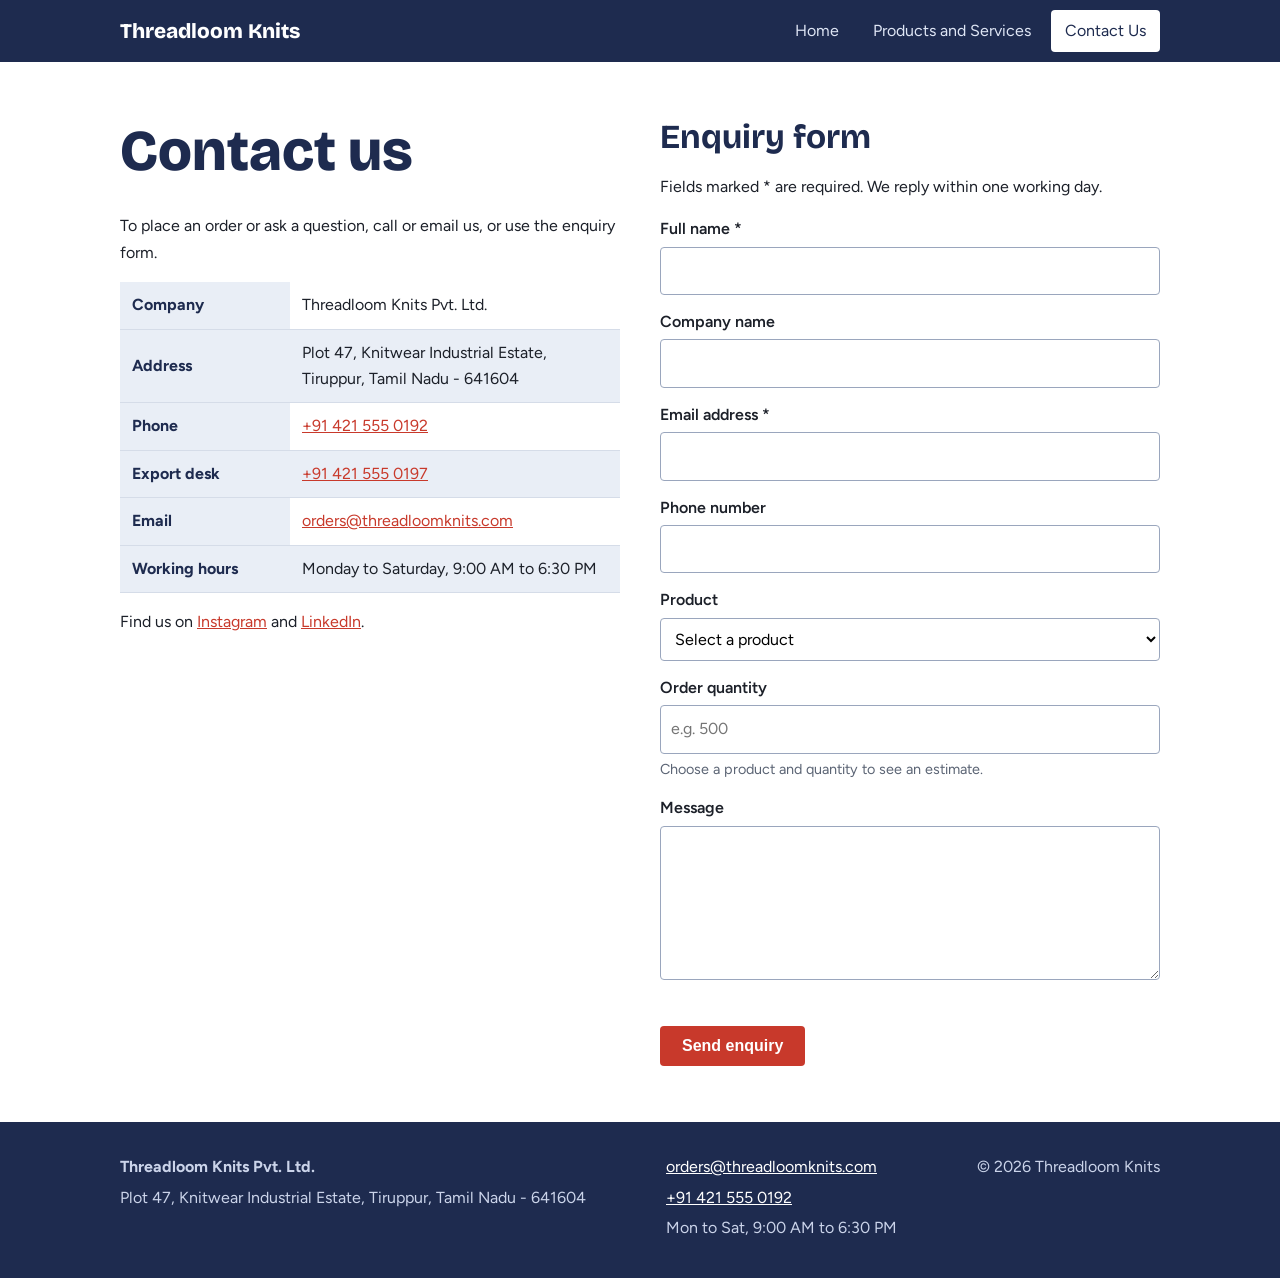
==== contact.html @ ad1d4580 "Initial commit" ====
<!DOCTYPE html>
<html lang="en">

<head>
  <meta charset="UTF-8">
  <meta name="viewport" content="width=device-width, initial-scale=1">
  <meta name="description" content="Contact Threadloom Knits in Tiruppur to place a bulk order or ask a question.">
  <title>Contact Us - Threadloom Knits</title>
  <link rel="stylesheet" href="style.css">
</head>

<body>

  <header class="site">
    <nav class="nav" aria-label="Main">
      <a class="brand" href="index.html">Threadloom Knits</a>
      <button class="menu-btn" aria-expanded="false" aria-controls="menu">Menu</button>
      <ul id="menu">
        <li><a href="index.html">Home</a></li>
        <li><a href="products.html">Products and Services</a></li>
        <li><a href="contact.html" aria-current="page">Contact Us</a></li>
      </ul>
    </nav>
  </header>

  <main>
    <section class="band">
      <div class="wrap two">
        <div>
          <h1>Contact us</h1>
          <p>To place an order or ask a question, call or email us, or use the enquiry form.</p>
          <div class="tbl-wrap">
            <table class="info">
              <tbody>
                <tr>
                  <th>Company</th>
                  <td>Threadloom Knits Pvt. Ltd.</td>
                </tr>
                <tr>
                  <th>Address</th>
                  <td>Plot 47, Knitwear Industrial Estate, Tiruppur, Tamil Nadu - 641604</td>
                </tr>
                <tr>
                  <th>Phone</th>
                  <td><a href="tel:+914215550192">+91 421 555 0192</a></td>
                </tr>
                <tr>
                  <th>Export desk</th>
                  <td><a href="tel:+914215550197">+91 421 555 0197</a></td>
                </tr>
                <tr>
                  <th>Email</th>
                  <td><a href="mailto:orders@threadloomknits.com">orders@threadloomknits.com</a></td>
                </tr>
                <tr>
                  <th>Working hours</th>
                  <td>Monday to Saturday, 9:00 AM to 6:30 PM</td>
                </tr>
              </tbody>
            </table>
          </div>
          <p style="margin-top:16px">Find us on <a href="https://www.instagram.com">Instagram</a> and <a
              href="https://www.linkedin.com">LinkedIn</a>.</p>
        </div>

        <div>
          <h2>Enquiry form</h2>
          <p>Fields marked * are required. We reply within one working day.</p>
          <form id="enquiry" action="#" method="post" novalidate>
            <label for="name">Full name *</label>
            <input id="name" name="name" type="text" autocomplete="name" required>

            <label for="company">Company name</label>
            <input id="company" name="company" type="text" autocomplete="organization">

            <label for="email">Email address *</label>
            <input id="email" name="email" type="email" autocomplete="email" required>

            <label for="phone">Phone number</label>
            <input id="phone" name="phone" type="tel" autocomplete="tel">

            <label for="product">Product</label>
            <select id="product" name="product">
              <option value="">Select a product</option>
              <option value="tshirt">Basic Crew-Neck T-Shirt</option>
              <option value="polo">Pique Polo Shirt</option>
              <option value="hoodie">Fleece Hoodie</option>
              <option value="uniform">Corporate Uniform Set</option>
              <option value="kids">Kids Round-Neck Tee</option>
              <option value="other">Other</option>
            </select>

            <label for="quantity">Order quantity</label>
            <input id="quantity" name="quantity" type="number" min="1" placeholder="e.g. 500">
            <p class="hint" id="estimate">Choose a product and quantity to see an estimate.</p>

            <label for="message">Message</label>
            <textarea id="message" name="message" rows="5"></textarea>

            <p class="err" id="error" role="alert"></p>
            <button class="btn" type="submit">Send enquiry</button>
          </form>
          <div class="ok" id="done" hidden>Thank you. Your enquiry is ready to send.</div>
        </div>
      </div>
    </section>
  </main>

  <footer class="foot">
    <div class="wrap cols">
      <div>
        <p><strong>Threadloom Knits Pvt. Ltd.</strong></p>
        <p>Plot 47, Knitwear Industrial Estate, Tiruppur, Tamil Nadu - 641604</p>
      </div>
      <div>
        <p><a href="mailto:orders@threadloomknits.com">orders@threadloomknits.com</a></p>
        <p><a href="tel:+914215550192">+91 421 555 0192</a></p>
        <p>Mon to Sat, 9:00 AM to 6:30 PM</p>
      </div>
      <p>&copy; 2026 Threadloom Knits</p>
    </div>
  </footer>

  <script src="script.js"></script>
</body>

</html>
---- style.css ----
/* Threadloom Knits v2 - shared stylesheet (WT lab) */
@import url("https://fonts.googleapis.com/css2?family=Bricolage+Grotesque:wght@600;800&family=Figtree:wght@400;600&display=swap");

:root {
  --indigo: #1e2b4f;
  --chambray: #e9eef6;
  --red: #c8392b;
  --ink: #1c2029;
  --muted: #5b6474;
  --line: #d5dce8;
  --head: "Bricolage Grotesque", Georgia, serif;
}

* {
  box-sizing: border-box;
}

body {
  margin: 0;
  font: 16px/1.65 Figtree, system-ui, sans-serif;
  color: var(--ink);
  background: #fff;
}

h1,
h2,
h3 {
  font-family: var(--head);
  line-height: 1.15;
  color: var(--indigo);
  margin: 0 0 .5em;
}

h1 {
  font-size: clamp(2.2rem, 5vw, 3.6rem);
  font-weight: 800;
}

h2 {
  font-size: clamp(1.6rem, 3vw, 2.1rem);
}

h3 {
  font-size: 1.15rem;
}

p {
  max-width: 68ch;
  margin: 0 0 1em;
}

a {
  color: var(--red);
}

img {
  max-width: 100%;
  display: block;
}

:focus-visible {
  outline: 3px solid var(--red);
  outline-offset: 2px;
}

.wrap {
  max-width: 1080px;
  margin: 0 auto;
  padding: 0 20px;
}

.band {
  padding: 56px 0;
}

.alt {
  background: var(--chambray);
}

/* header + nav */
.site {
  background: var(--indigo);
  position: sticky;
  top: 0;
  z-index: 5;
}

.nav {
  display: flex;
  align-items: center;
  justify-content: space-between;
  padding: 10px 20px;
  max-width: 1080px;
  margin: 0 auto;
}

.brand {
  color: #fff;
  font: 800 1.3rem var(--head);
  text-decoration: none;
}

.nav ul {
  display: flex;
  gap: 6px;
  list-style: none;
  margin: 0;
  padding: 0;
}

.nav li a {
  color: #dfe6f5;
  text-decoration: none;
  padding: 8px 14px;
  border-radius: 4px;
  display: block;
}

.nav li a:hover,
.nav li a[aria-current] {
  background: #fff;
  color: var(--indigo);
}

.menu-btn {
  display: none;
  background: none;
  border: 1px solid #8a97bd;
  color: #fff;
  padding: 6px 12px;
  border-radius: 4px;
  font: inherit;
}

@media (max-width: 700px) {
  .menu-btn {
    display: block;
  }

  .nav ul {
    display: none;
    position: absolute;
    top: 100%;
    left: 0;
    right: 0;
    background: var(--indigo);
    flex-direction: column;
    padding: 8px 20px 16px;
  }

  .nav ul.open {
    display: flex;
  }
}

/* hero: knit-stitch pattern */
.hero {
  background-color: var(--indigo);
  color: #e6ebf7;
  padding: 72px 0 64px;
  background-image: url("data:image/svg+xml,%3Csvg xmlns='http://www.w3.org/2000/svg' width='16' height='20'%3E%3Cpath d='M2 2l6 9 6-9M2 11l6 9 6-9' fill='none' stroke='white' stroke-opacity='.08' stroke-width='2.5'/%3E%3C/svg%3E");
}

.hero h1 {
  color: #fff;
  max-width: 16ch;
}

.hero p {
  font-size: 1.15rem;
}

.btn {
  display: inline-block;
  background: var(--red);
  color: #fff;
  padding: 11px 22px;
  border-radius: 4px;
  text-decoration: none;
  font-weight: 600;
  border: 0;
  cursor: pointer;
  font-size: 1rem;
}

.btn:hover {
  background: #a92e22;
}

.btn.ghost {
  background: transparent;
  border: 2px solid #8a97bd;
  margin-left: 8px;
}

.btn.ghost:hover {
  background: #fff;
  color: var(--indigo);
}

/* stats */
.stats {
  display: grid;
  grid-template-columns: repeat(auto-fit, minmax(150px, 1fr));
  gap: 16px;
  margin: 0;
  padding: 28px 0;
}

.stats div {
  border-left: 4px solid var(--red);
  padding-left: 14px;
}

.stats dt {
  font: 800 2rem var(--head);
  color: var(--indigo);
}

.stats dd {
  margin: 0;
  color: var(--muted);
}

/* process (a real sequence, so numbered) */
.thread {
  list-style: none;
  margin: 24px 0 0;
  padding: 0;
  display: grid;
  grid-template-columns: repeat(auto-fit, minmax(170px, 1fr));
  gap: 20px;
  counter-reset: s;
}

.thread li {
  counter-increment: s;
  border-top: 3px dashed var(--indigo);
  padding-top: 14px;
}

.thread li::before {
  content: counter(s);
  display: inline-grid;
  place-items: center;
  width: 28px;
  height: 28px;
  border-radius: 50%;
  background: var(--red);
  color: #fff;
  font-weight: 600;
  margin: -30px 0 8px;
}

.thread strong {
  display: block;
  color: var(--indigo);
}

/* content blocks */
.two {
  display: grid;
  grid-template-columns: 1fr 1fr;
  gap: 40px;
}

@media (max-width: 800px) {
  .two {
    grid-template-columns: 1fr;
  }
}

.why {
  list-style: none;
  padding: 0;
  margin: 0;
}

.why li {
  border-left: 4px solid var(--red);
  padding: 6px 0 6px 14px;
  margin-bottom: 10px;
  background: #fff;
}

blockquote {
  margin: 0 0 20px;
  padding: 4px 0 4px 16px;
  border-left: 4px solid var(--red);
}

blockquote p {
  font-size: 1.1rem;
  margin-bottom: 4px;
}

cite {
  color: var(--muted);
  font-style: normal;
}

/* products */
.grid {
  display: grid;
  grid-template-columns: repeat(auto-fit, minmax(210px, 1fr));
  gap: 18px;
}

.card {
  background: #fff;
  border: 1px solid var(--line);
  border-top: 4px solid var(--indigo);
  padding: 18px;
}

.card .price {
  font: 800 1.7rem var(--head);
  color: var(--red);
  margin: 4px 0;
}

.card dl {
  margin: 10px 0 0;
  font-size: .92rem;
  color: var(--muted);
}

.card dt {
  font-weight: 600;
  color: var(--ink);
}

.card dd {
  margin: 0 0 6px;
}

.tbl-wrap {
  overflow-x: auto;
}

table {
  border-collapse: collapse;
  width: 100%;
  background: #fff;
}

th,
td {
  text-align: left;
  padding: 10px 12px;
  border-bottom: 1px solid var(--line);
}

th {
  background: var(--indigo);
  color: #fff;
}

tbody tr:nth-child(even) {
  background: var(--chambray);
}

.gallery {
  display: grid;
  grid-template-columns: repeat(auto-fit, minmax(210px, 1fr));
  gap: 14px;
  margin: 0;
}

.gallery figure {
  margin: 0;
}

.gallery figcaption {
  color: var(--muted);
  font-size: .9rem;
  padding-top: 4px;
}

/* forms */
form {
  max-width: 560px;
}

label {
  display: block;
  font-weight: 600;
  margin: 14px 0 4px;
}

input,
select,
textarea {
  width: 100%;
  padding: 10px;
  border: 1px solid #9aa6bd;
  border-radius: 4px;
  font: inherit;
  background: #fff;
}

.hint {
  color: var(--muted);
  font-size: .9rem;
  margin: 4px 0 0;
}

.err {
  color: #a12315;
  font-weight: 600;
  min-height: 1.4em;
}

.ok {
  background: #e3f3e6;
  border-left: 4px solid #2f7d3c;
  padding: 12px 16px;
  margin-top: 16px;
}

.info th {
  width: 34%;
  background: var(--chambray);
  color: var(--indigo);
}

/* footer */
.foot {
  background: var(--indigo);
  color: #cbd4ea;
  padding: 32px 0;
  margin-top: 0;
}

.foot a {
  color: #fff;
}

.foot .cols {
  display: flex;
  flex-wrap: wrap;
  gap: 24px 60px;
  justify-content: space-between;
}

.foot p {
  margin: 0 0 4px;
}

@media (prefers-reduced-motion: no-preference) {

  .btn,
  .nav li a {
    transition: background .15s, color .15s;
  }
}
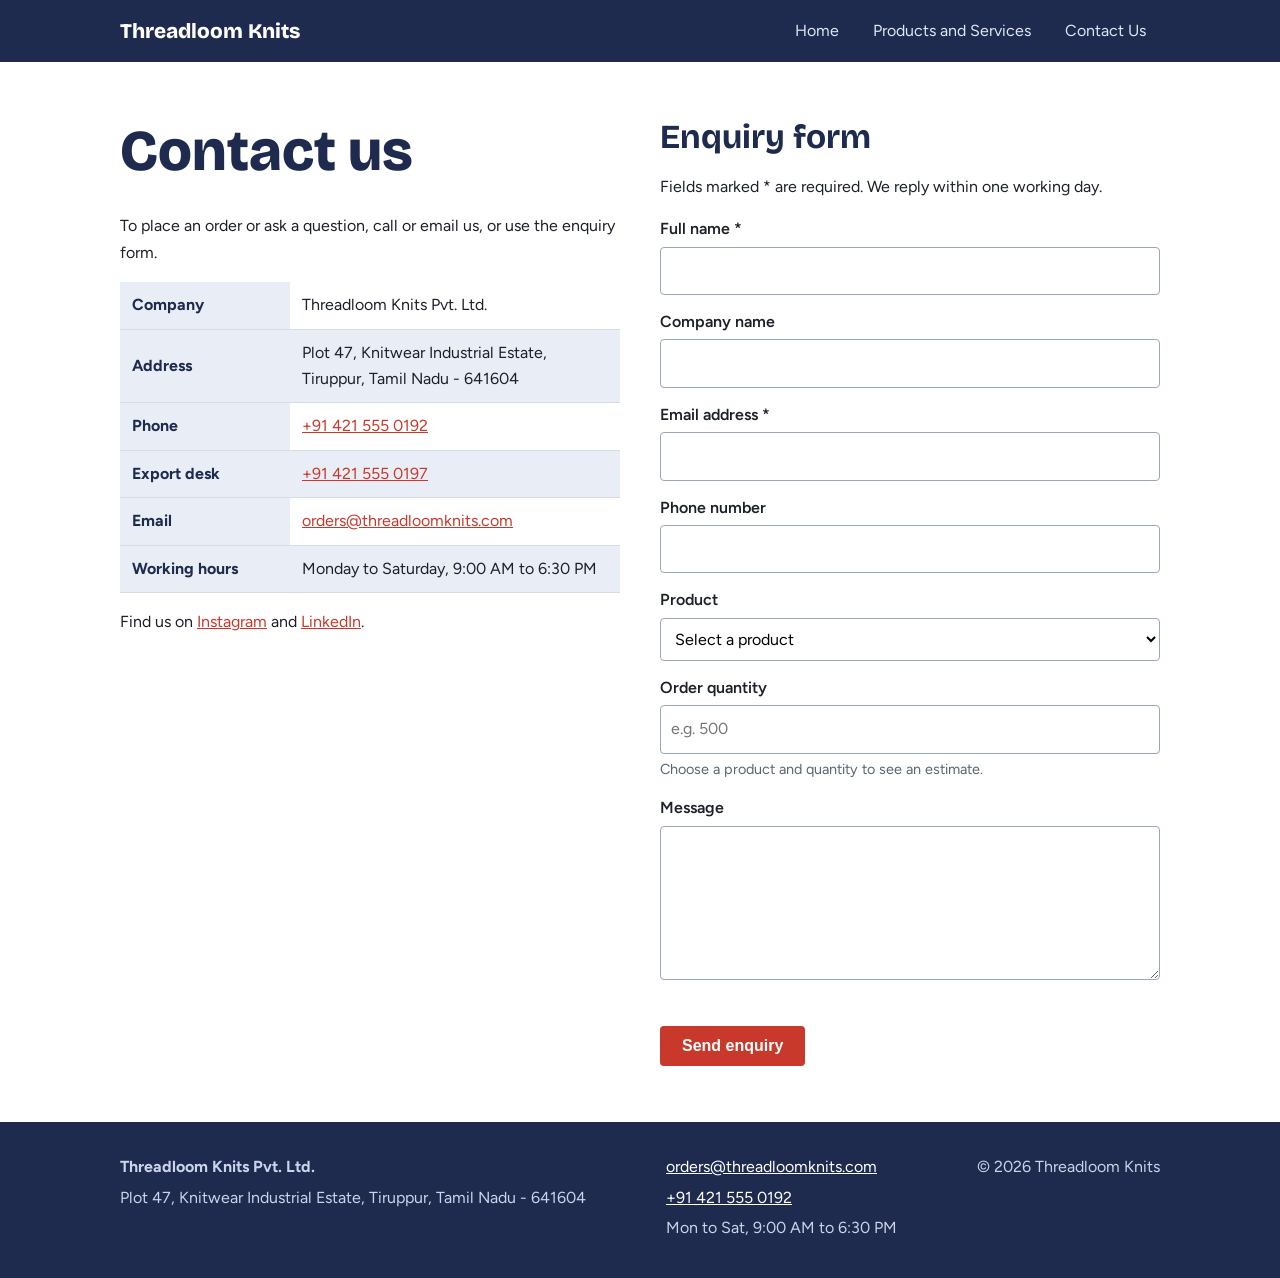
==== commit 38cb91a4: "removed aria" ====
--- a/contact.html
+++ b/contact.html
@@ -14,11 +14,11 @@
   <header class="site">
     <nav class="nav" aria-label="Main">
       <a class="brand" href="index.html">Threadloom Knits</a>
-      <button class="menu-btn" aria-expanded="false" aria-controls="menu">Menu</button>
+      <button class="menu-btn">Menu</button>
       <ul id="menu">
         <li><a href="index.html">Home</a></li>
         <li><a href="products.html">Products and Services</a></li>
-        <li><a href="contact.html" aria-current="page">Contact Us</a></li>
+        <li><a href="contact.html">Contact Us</a></li>
       </ul>
     </nav>
   </header>
